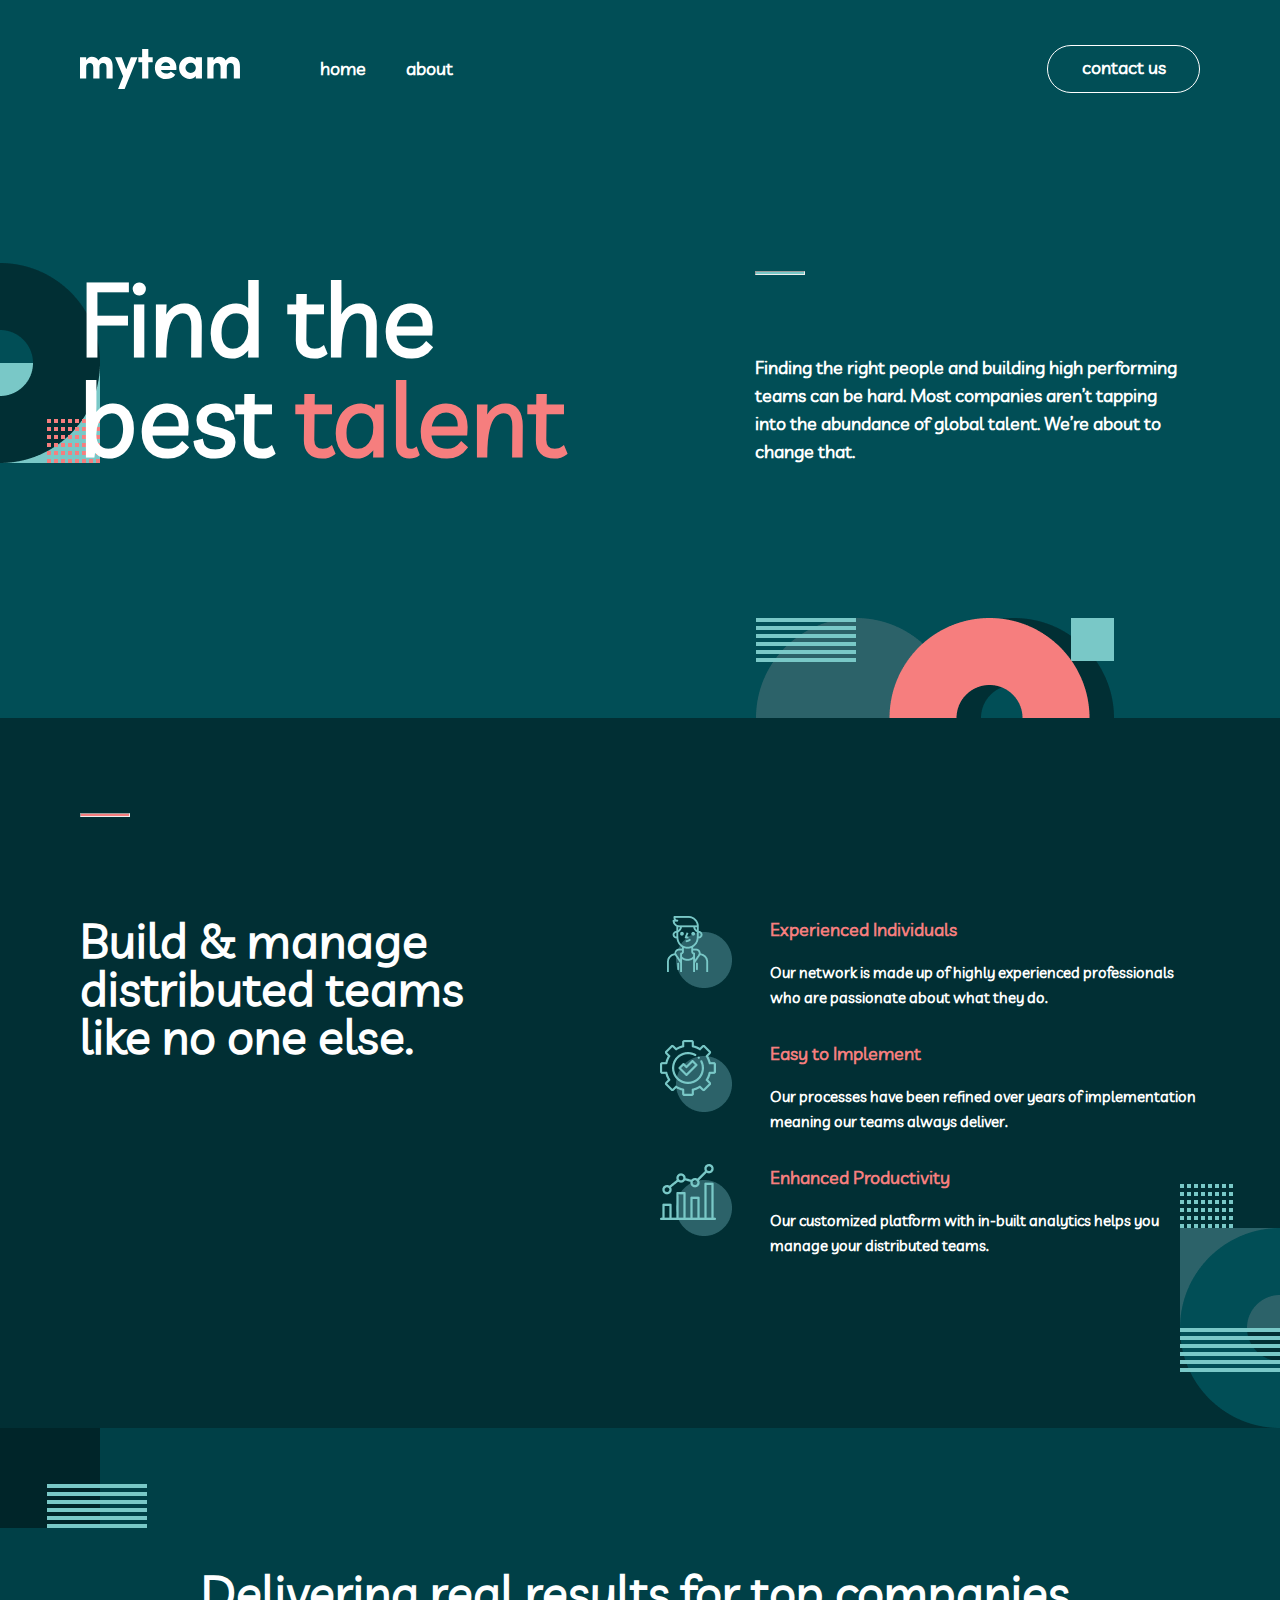
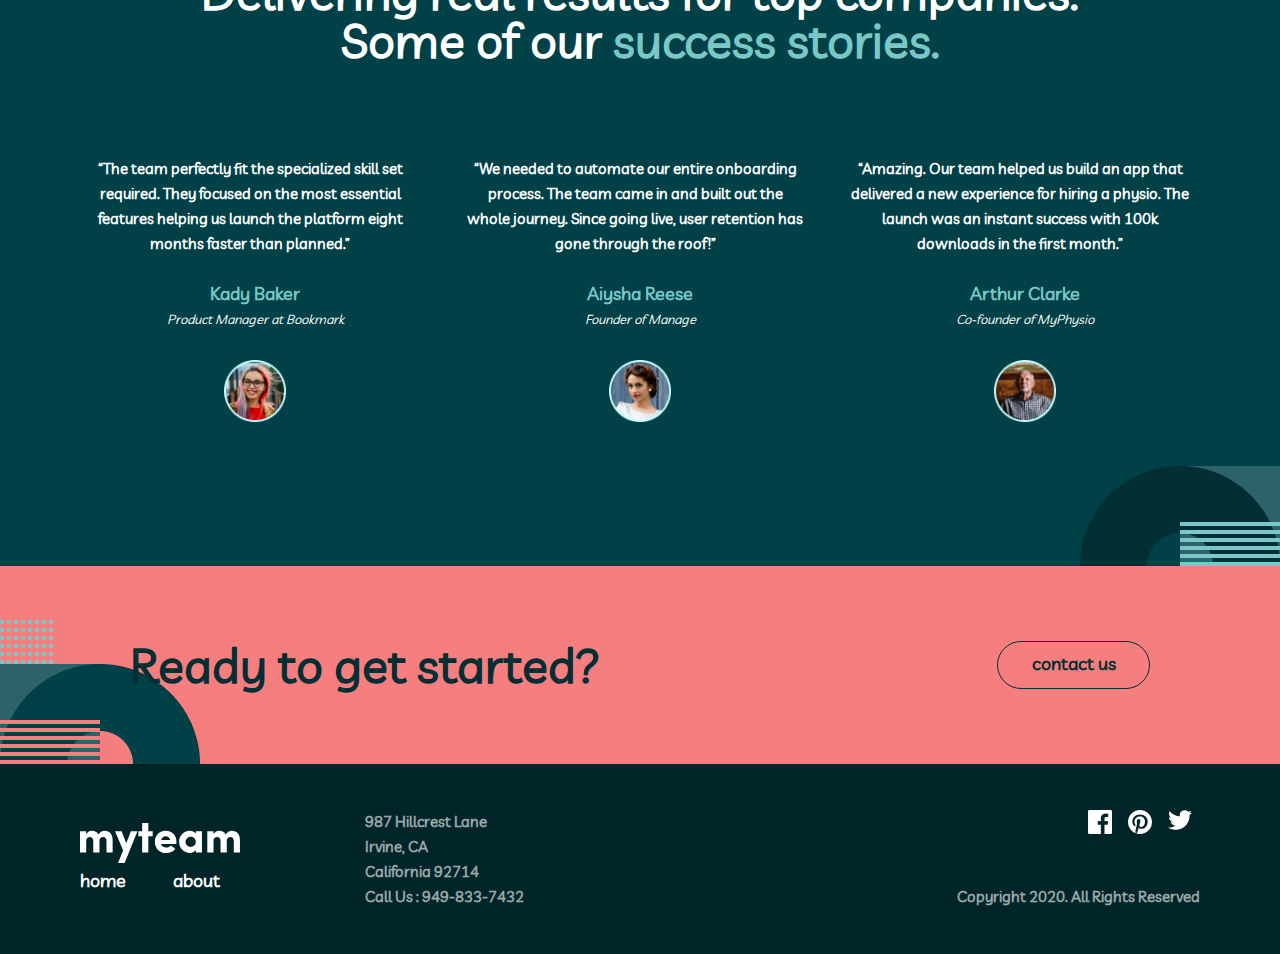
==== index.html @ 0f8723d6 "myteam" ====
<!DOCTYPE html>
<html lang="en">
  <head>
    <meta charset="UTF-8" />
    <meta http-equiv="X-UA-Compatible" content="IE=edge" />
    <meta name="viewport" content="width=device-width, initial-scale=1.0" />
    <title>My Team</title>
    <link rel="stylesheet" href="./style/main.css" />
  </head>
  <body>
    <header class="site_header">
      <div class="container">
        <div class="site_logo">
          <img class="logo" src="./img/myteam.svg" alt="" />
          <ul class="site_list">
            <li class="list_item">
              <a class="item_link" href="./index.html">home</a>
            </li>
            <li class="list_item">
              <a class="item_link" href="./pages/about.html">about</a>
            </li>
          </ul>
        </div>
        <a class="site_link" href="./pages/contact.html">contact us</a>
      </div>
    </header>

    <main>
      <!-- site_hero start -->
      <section class="site_hero">
        <div class="container">
          <p class="hero_title">Find the best <span>talent</span></p>
          <div class="site_wrap">
            <hr class="wrap_hr" />
            <p class="wrap_text">
              Finding the right people and building high performing teams can be
              hard. Most companies aren’t tapping into the abundance of global
              talent. We’re about to change that.
            </p>
          </div>
        </div>
      </section>
      <!-- site_hero end -->

      <!-- site_build start -->
      <section class="site_build">
        <div class="container_2">
          <hr class="build_hr" />
        </div>
        <div class="container">
          <div class="build">
            <p class="build_title">
              Build & manage distributed teams like no one else.
            </p>
          </div>
          <div class="build_items">
            <div class="name_item">
              <img src="./img/avatar.png" alt="" />
              <div class="build_wrap">
                <p class="build_wrap_title">Experienced Individuals</p>
                <p class="build_wrap_text">
                  Our network is made up of highly experienced professionals who
                  are passionate about what they do.
                </p>
              </div>
            </div>
            <div class="name_item">
              <img src="./img/setting.png" alt="" />
              <div class="build_wrap">
                <p class="build_wrap_title">Easy to Implement</p>
                <p class="build_wrap_text">
                  Our processes have been refined over years of implementation
                  meaning our teams always deliver.
                </p>
              </div>
            </div>
            <div class="name_item">
              <img src="./img/statistic.png" alt="" />
              <div class="build_wrap">
                <p class="build_wrap_title">Enhanced Productivity</p>
                <p class="build_wrap_text">
                  Our customized platform with in-built analytics helps you
                  manage your distributed teams.
                </p>
              </div>
            </div>
          </div>
        </div>
      </section>
      <!-- site_build end -->

      <!-- delivering start -->
      <section class="site_delivering">
        <div class="container">
          <p class="delivering_title">
            Delivering real results for top companies. Some of our
            <span>success stories.</span>
          </p>
          <div class="delivering_wraps">
            <div class="delivering_wrap">
              <p class="delivering_wrap_title">
                “The team perfectly fit the specialized skill set required. They
                focused on the most essential features helping us launch the
                platform eight months faster than planned.”
              </p>
              <p class="wrap_name">Kady Baker</p>
              <p class="wrap_about">Product Manager at Bookmark</p>
              <img src="./img/kady.png" alt="" class="avatar" />
            </div>
            <div class="delivering_wrap">
              <p class="delivering_wrap_title">
                “We needed to automate our entire onboarding process. The team
                came in and built out the whole journey. Since going live, user
                retention has gone through the roof!”
              </p>
              <p class="wrap_name">Aiysha Reese</p>
              <p class="wrap_about">Founder of Manage</p>
              <img src="./img/rese.png" alt="" class="avatar" />
            </div>
            <div class="delivering_wrap">
              <p class="delivering_wrap_title">
                “Amazing. Our team helped us build an app that delivered a new
                experience for hiring a physio. The launch was an instant
                success with 100k downloads in the first month.”
              </p>
              <p class="wrap_name">Arthur Clarke</p>
              <p class="wrap_about">Co-founder of MyPhysio</p>
              <img src="./img/arthur.png" alt="" class="avatar" />
            </div>
          </div>
        </div>
      </section>
      <!-- delivering end -->

      <!-- started start -->
      <section class="started">
        <div class="container">
          <p class="start_title">Ready to get started?</p>
          <a href="./pages/contact.html" class="start_link">contact us</a>
        </div>
      </section>
      <!-- started end -->
    </main>
    <footer>
      <div class="container">
        <div class="footer_about">
          <div class="footer_logo">
            <img src="./img/myteam.svg" alt="" />
            <ul class="site_list">
              <li class="list_item">
                <a class="item_link" href="./index.html">home</a>
              </li>
              <li class="list_item">
                <a class="item_link" href="./pages/about.html">about</a>
              </li>
            </ul>
          </div>
          <div class="footer_wrap">
            <p class="footer_text">
              987 Hillcrest Lane <br />
              Irvine, CA <br />
              California 92714 <br />
              Call Us : 949-833-7432
            </p>
          </div>
        </div>
        <div class="footer_network">
          <div class="network">
            <a class="net_logo" href="#"
              ><img src="./img/facebook.png" alt=""
            /></a>
            <a class="net_logo" href="#"
              ><img src="./img/psiphon.svg" alt=""
            /></a>
            <a class="net_logo" href="#"><img src="./img/twit.png" alt="" /></a>
          </div>
          <p class="copy">Copyright 2020. All Rights Reserved</p>
        </div>
      </div>
    </footer>
  </body>
</html>
---- style/main.css ----
* {
  margin: 0;
  padding: 0;
  box-sizing: border-box;
  list-style: none;
  text-decoration: none;
}

@font-face {
  font-family: "Livvic";
  font-style: normal;
  font-weight: 400;
  src: local(""), url("../fonts/livvic-v13-latin-regular.woff2") format("woff2");
}
@font-face {
  font-family: Livvic;
  src: url(../fonts/Livvic-Regular.ttf);
}
html {
  height: 100%;
}
body {
  font-family: Livvic;
  height: 100%;
  display: flex;
  flex-direction: column;
}
main {
  flex-grow: 1;
}
.container {
  width: 100%;
  max-width: 1210px;
  margin-left: auto;
  margin-right: auto;
  padding: 45px;
}
.container_2 {
  width: 100%;
  max-width: 1210px;
  margin-left: auto;
  margin-right: auto;
  padding: 0 45px;
}
.site_header {
  background-color: #014e56;
}
.site_header .container,
.site_logo,
.site_list {
  display: flex;
  justify-content: space-between;
  align-items: center;
  flex-direction: row;
}
.logo {
  width: 160px;
  height: 40px;
  margin-right: 60px;
}
.list_item {
  margin: 0 20px;
}
.item_link {
  display: block;
  font-weight: 600;
  font-size: 18px;
  line-height: 28px;
  color: #fff;
  transition: 0.5s;
}
.item_link:hover {
  color: #f67e7e;
}
.site_link {
  display: block;
  width: 153px;
  height: 48px;
  font-weight: 600;
  font-size: 18px;
  line-height: 28px;
  border: 1px solid #fff;
  border-radius: 24px;
  padding: 8px 32px;
  text-align: center;
  color: #fff;
  transition: 0.3s;
}
.site_link:hover {
  background-color: #fff;
  color: #002529;
}
.site_hero {
  background-color: #014e56;
  padding: 85px 0 205px;
  background-repeat: no-repeat;
  background-size: auto;
  background-image: url(../img/find.png), url(../img/talent.png);
  background-position-y: 125px, bottom;
  background-position-x: left, 82%;
}
.site_hero .container {
  display: flex;
  justify-content: space-between;
  align-items: center;
  flex-direction: row;
}
.hero_title {
  width: 565px;
  font-weight: 700;
  font-size: 100px;
  line-height: 100px;
  color: #fff;
  margin-right: 30px;
}
.hero_title span {
  color: #f67e7e;
}
.site_wrap {
  width: 445px;
}
.wrap_hr {
  width: 50px;
  height: 4px;
  background-color: #79c8c7;
  margin-bottom: 79px;
}
.wrap_text {
  width: 425px;
  font-weight: 600;
  font-size: 18px;
  line-height: 28px;
  color: #fff;
}

.site_build {
  padding: 95px 0;
  background-color: #012f34;
  background-repeat: no-repeat;
  background-size: auto;
  background-image: url(../img/build.png);
  background-position: right bottom;
}
.site_build .container,
.name_item {
  display: flex;
  justify-content: space-between;
  align-items: flex-start;
  flex-direction: row;
}
.build_hr {
  width: 50px;
  height: 4px;
  background-color: #f67e7e;
  margin-bottom: 54px;
}
.build_title {
  width: 445px;
  height: 144px;
  font-weight: 700;
  font-size: 48px;
  line-height: 48px;
  color: #fff;
}
.build_items {
  width: 540px;
}
.name_item {
  margin-bottom: 30px;
}
.name_item img {
  width: 72px;
  height: 72px;
  margin-right: 23px;
}
.build_wrap_title {
  font-weight: 700;
  font-size: 18px;
  line-height: 28px;
  color: #f67e7e;
  margin-bottom: 16px;
}
.build_wrap_text {
  width: 430px;
  font-weight: 600;
  font-size: 15px;
  line-height: 25px;
  color: #fff;
}
.site_delivering {
  background-color: #004047;
  padding: 95px 0;
  background-repeat: no-repeat;
  background-size: auto;
  background-image: url(../img/deliver.png), url(../img/stories.png);
  background-position-x: left, right;
  background-position-y: top, bottom;
}
.delivering_title {
  font-weight: 700;
  font-size: 48px;
  line-height: 48px;
  text-align: center;
  margin-left: auto;
  margin-right: auto;
  color: #fff;
  width: 932px;
  margin-bottom: 92px;
}
.delivering_title span {
  color: #79c8c7;
}
.delivering_wraps {
  display: flex;
  justify-content: space-between;
  align-items: flex-start;
  flex-direction: row;
}
.delivering_wrap {
  width: 350px;
  text-align: center;
}
.delivering_wrap_title {
  width: 340px;
  font-weight: 600;
  font-size: 15px;
  line-height: 25px;
  text-align: center;
  color: #fff;
  margin-bottom: 24px;
}
.wrap_name {
  font-weight: 700;
  font-size: 18px;
  line-height: 28px;
  color: #79c8c7;
  margin-bottom: 2px;
}
.wrap_about {
  font-weight: 500;
  font-style: italic;
  font-size: 13px;
  line-height: 18px;
  color: #fff;
  margin-bottom: 32px;
}
.avatar {
  width: 62px;
  height: 62px;
}
.started {
  padding: 30px 0;
  background-color: #f67e7e;
  background-repeat: no-repeat;
  background-size: auto;
  background-position: left bottom;
  background-image: url(../img/started.png);
}
.started .container {
  padding-left: 95px;
  padding-right: 95px;
  display: flex;
  justify-content: space-between;
  align-items: flex-start;
  flex-direction: row;
}
.start_title {
  font-weight: 700;
  font-size: 48px;
  line-height: 48px;
  color: #012f34;
}
.start_link {
  display: block;
  width: 153px;
  height: 48px;
  font-weight: 600;
  font-size: 18px;
  line-height: 28px;
  border: 1px solid #012f34;
  border-radius: 24px;
  padding: 8px 32px;
  text-align: center;
  color: #012f34;
  transition: 0.5s;
}
.start_link:hover {
  background-color: #012f34;
  border: 2px solid #012f34;
  color: #fff;
}
footer {
  background-color: #002529;
}
footer .container,
.footer_about {
  display: flex;
  justify-content: space-between;
  align-items: center;
  flex-direction: row;
}
.footer_about {
  width: 730px;
}
.footer_logo .site_list .list_item {
  margin-left: 0;
}
.footer_wrap {
  width: 445px;
  text-align: start;
}
.footer_text {
  font-weight: 600;
  font-size: 15px;
  line-height: 25px;
  color: #fff;
  opacity: 0.6;
}
.footer_network {
  display: flex;
  flex-direction: column;
  justify-content: space-between;
  align-items: flex-end;
}
.network {
  margin-bottom: 50px;
  display: flex;
  flex-direction: row;
}
.net_logo {
  margin: 0 8px;
  width: 24px;
  height: 24px;
  display: inline-block;
}
.net_logo:hover {
  background-color: #f67e7e;
}
.copy {
  font-weight: 600;
  font-size: 15px;
  line-height: 25px;
  color: #fff;
  opacity: 0.6;
}
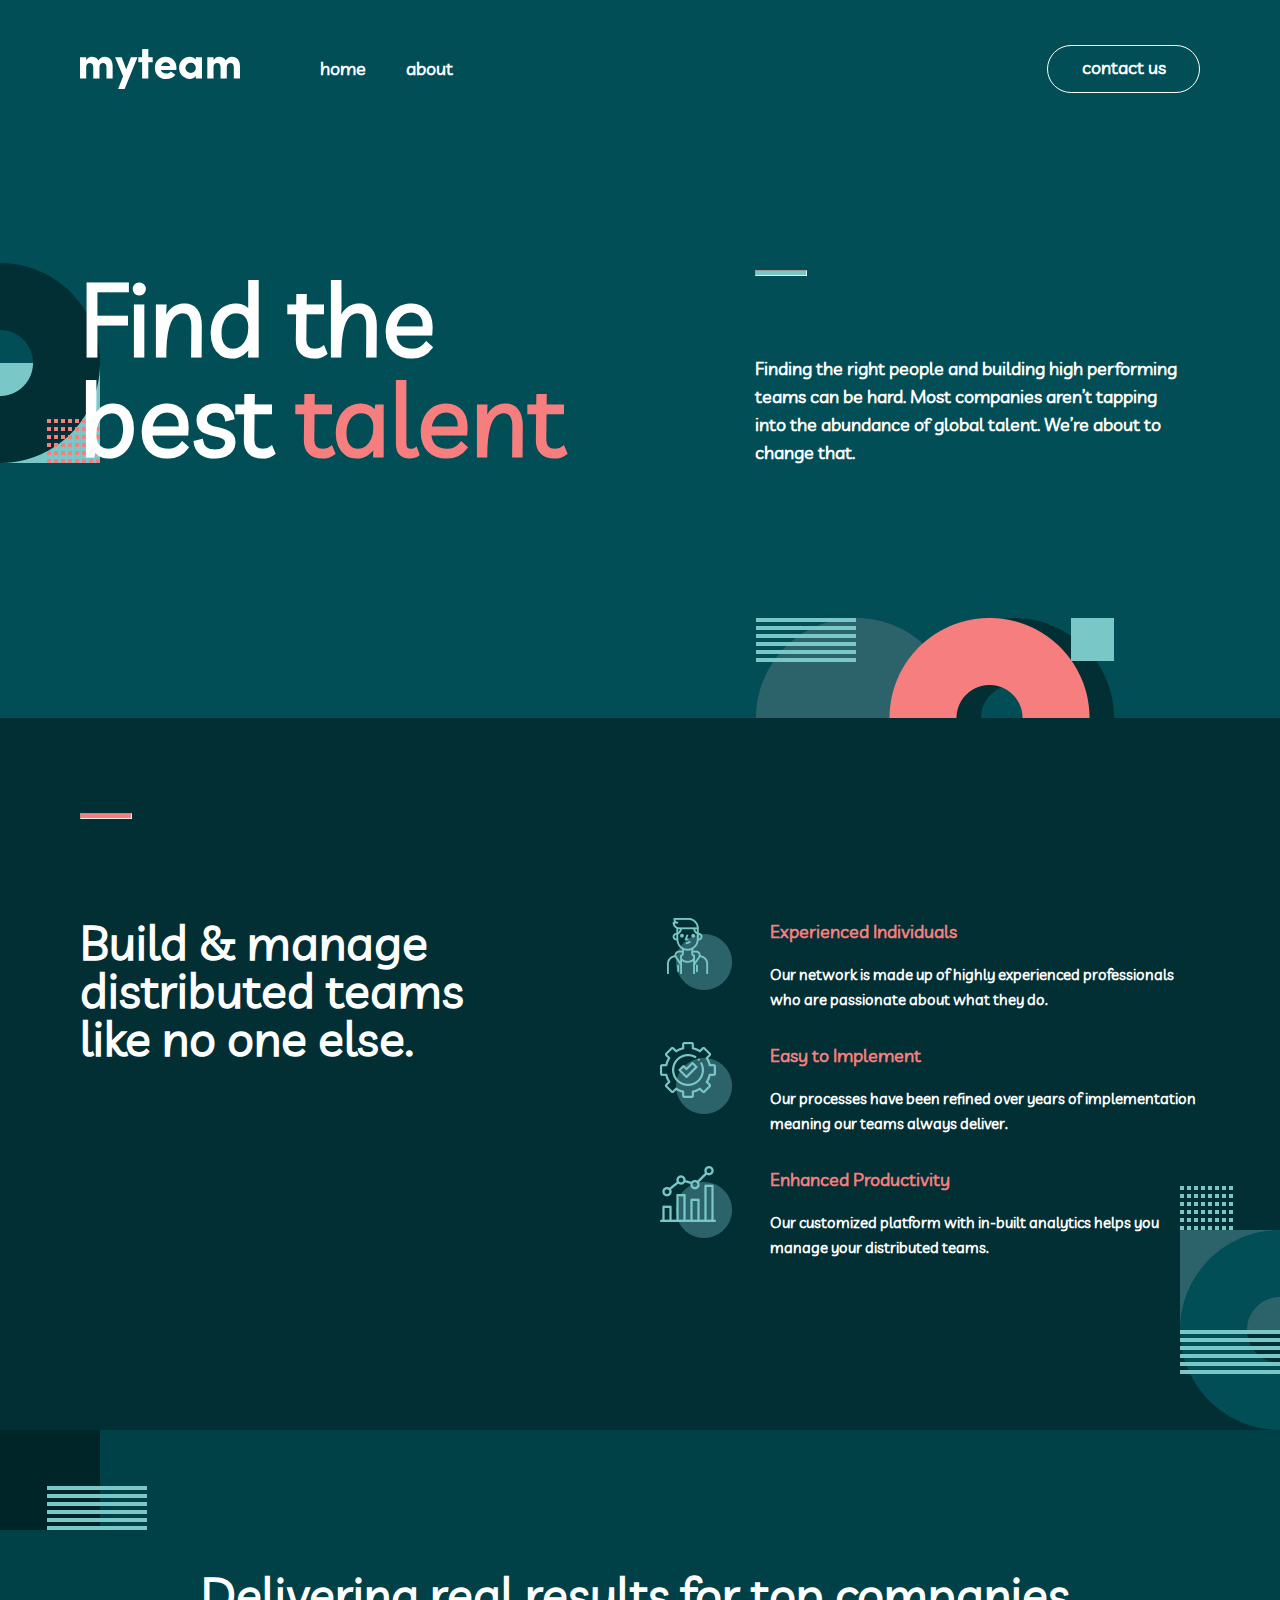
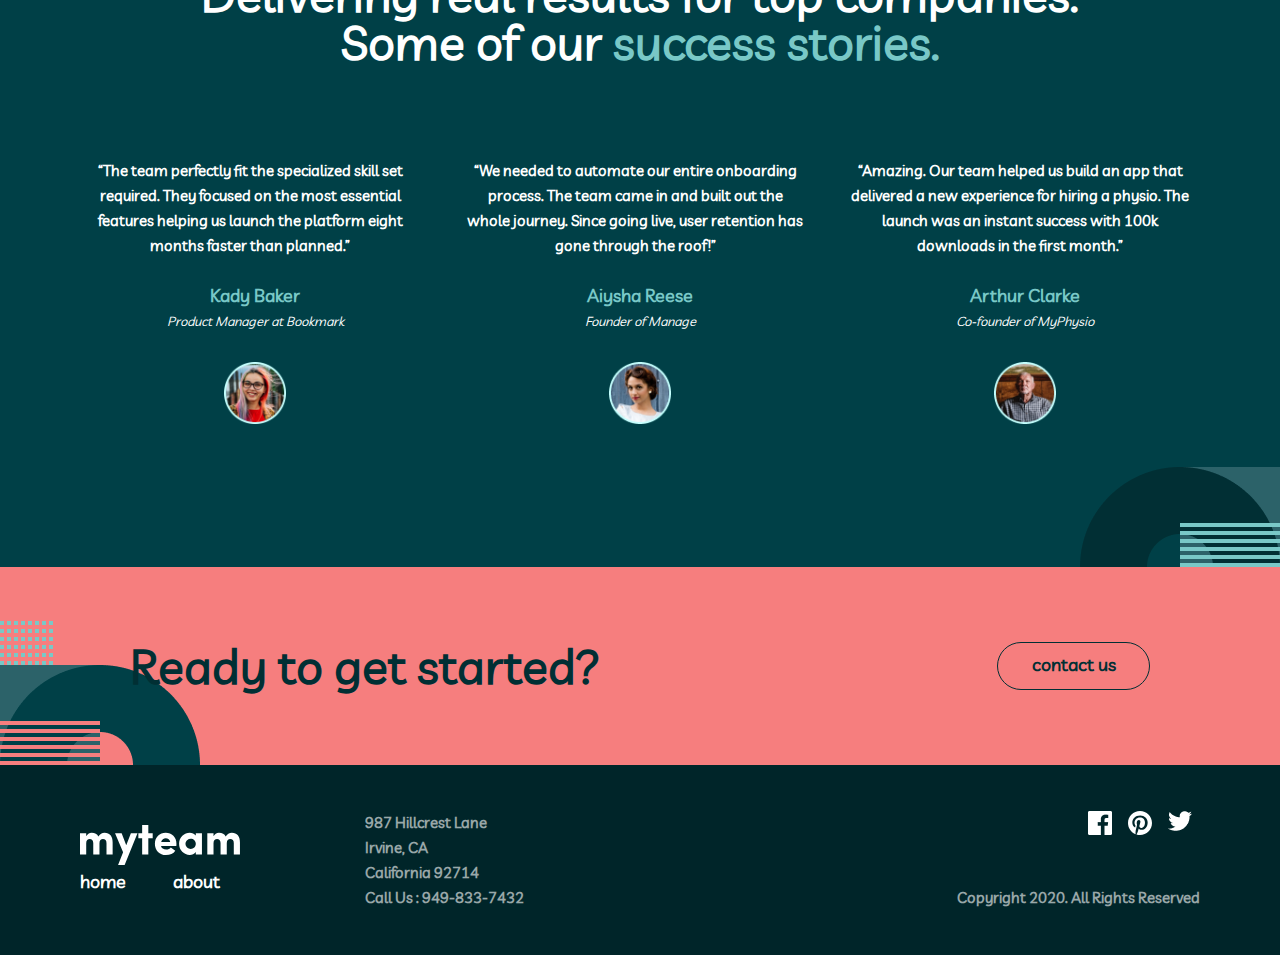
==== commit 55171edb: "index minify-css change and normailize css change" ====
--- a/index.html
+++ b/index.html
@@ -5,7 +5,9 @@
     <meta http-equiv="X-UA-Compatible" content="IE=edge" />
     <meta name="viewport" content="width=device-width, initial-scale=1.0" />
     <title>My Team</title>
-    <link rel="stylesheet" href="./style/main.css" />
+    <link rel="stylesheet" href="./style/normailize.css" />
+    <link rel="stylesheet" href="./style/minify-main.css" />
+    <!-- <link rel="stylesheet" href="./style/main.css" /> -->
   </head>
   <body>
     <header class="site_header">
--- a/style/normailize.css
+++ b/style/normailize.css
@@ -0,0 +1,351 @@
+/*! normalize.css v8.0.1 | MIT License | github.com/necolas/normalize.css */
+
+/* Document
+   ========================================================================== */
+
+/**
+ * 1. Correct the line height in all browsers.
+ * 2. Prevent adjustments of font size after orientation changes in iOS.
+ */
+
+html {
+  line-height: 1.15; /* 1 */
+  -webkit-text-size-adjust: 100%; /* 2 */
+}
+
+/* Sections
+     ========================================================================== */
+
+/**
+   * Remove the margin in all browsers.
+   */
+
+body {
+  margin: 0;
+}
+
+/**
+   * Render the `main` element consistently in IE.
+   */
+
+main {
+  display: block;
+}
+
+/**
+   * Correct the font size and margin on `h1` elements within `section` and
+   * `article` contexts in Chrome, Firefox, and Safari.
+   */
+
+h1 {
+  font-size: 2em;
+  margin: 0.67em 0;
+}
+
+/* Grouping content
+     ========================================================================== */
+
+/**
+   * 1. Add the correct box sizing in Firefox.
+   * 2. Show the overflow in Edge and IE.
+   */
+
+hr {
+  box-sizing: content-box; /* 1 */
+  height: 0; /* 1 */
+  overflow: visible; /* 2 */
+}
+
+/**
+   * 1. Correct the inheritance and scaling of font size in all browsers.
+   * 2. Correct the odd `em` font sizing in all browsers.
+   */
+
+pre {
+  font-family: monospace, monospace; /* 1 */
+  font-size: 1em; /* 2 */
+}
+
+/* Text-level semantics
+     ========================================================================== */
+
+/**
+   * Remove the gray background on active links in IE 10.
+   */
+
+a {
+  background-color: transparent;
+}
+
+/**
+   * 1. Remove the bottom border in Chrome 57-
+   * 2. Add the correct text decoration in Chrome, Edge, IE, Opera, and Safari.
+   */
+
+abbr[title] {
+  border-bottom: none; /* 1 */
+  text-decoration: underline; /* 2 */
+  text-decoration: underline dotted; /* 2 */
+}
+
+/**
+   * Add the correct font weight in Chrome, Edge, and Safari.
+   */
+
+b,
+strong {
+  font-weight: bolder;
+}
+
+/**
+   * 1. Correct the inheritance and scaling of font size in all browsers.
+   * 2. Correct the odd `em` font sizing in all browsers.
+   */
+
+code,
+kbd,
+samp {
+  font-family: monospace, monospace; /* 1 */
+  font-size: 1em; /* 2 */
+}
+
+/**
+   * Add the correct font size in all browsers.
+   */
+
+small {
+  font-size: 80%;
+}
+
+/**
+   * Prevent `sub` and `sup` elements from affecting the line height in
+   * all browsers.
+   */
+
+sub,
+sup {
+  font-size: 75%;
+  line-height: 0;
+  position: relative;
+  vertical-align: baseline;
+}
+
+sub {
+  bottom: -0.25em;
+}
+
+sup {
+  top: -0.5em;
+}
+
+/* Embedded content
+     ========================================================================== */
+
+/**
+   * Remove the border on images inside links in IE 10.
+   */
+
+img {
+  border-style: none;
+}
+
+/* Forms
+     ========================================================================== */
+
+/**
+   * 1. Change the font styles in all browsers.
+   * 2. Remove the margin in Firefox and Safari.
+   */
+
+button,
+input,
+optgroup,
+select,
+textarea {
+  font-family: inherit; /* 1 */
+  font-size: 100%; /* 1 */
+  line-height: 1.15; /* 1 */
+  margin: 0; /* 2 */
+}
+
+/**
+   * Show the overflow in IE.
+   * 1. Show the overflow in Edge.
+   */
+
+button,
+input {
+  /* 1 */
+  overflow: visible;
+}
+
+/**
+   * Remove the inheritance of text transform in Edge, Firefox, and IE.
+   * 1. Remove the inheritance of text transform in Firefox.
+   */
+
+button,
+select {
+  /* 1 */
+  text-transform: none;
+}
+
+/**
+   * Correct the inability to style clickable types in iOS and Safari.
+   */
+
+button,
+[type="button"],
+[type="reset"],
+[type="submit"] {
+  -webkit-appearance: button;
+}
+
+/**
+   * Remove the inner border and padding in Firefox.
+   */
+
+button::-moz-focus-inner,
+[type="button"]::-moz-focus-inner,
+[type="reset"]::-moz-focus-inner,
+[type="submit"]::-moz-focus-inner {
+  border-style: none;
+  padding: 0;
+}
+
+/**
+   * Restore the focus styles unset by the previous rule.
+   */
+
+button:-moz-focusring,
+[type="button"]:-moz-focusring,
+[type="reset"]:-moz-focusring,
+[type="submit"]:-moz-focusring {
+  outline: 1px dotted ButtonText;
+}
+
+/**
+   * Correct the padding in Firefox.
+   */
+
+fieldset {
+  padding: 0.35em 0.75em 0.625em;
+}
+
+/**
+   * 1. Correct the text wrapping in Edge and IE.
+   * 2. Correct the color inheritance from `fieldset` elements in IE.
+   * 3. Remove the padding so developers are not caught out when they zero out
+   *    `fieldset` elements in all browsers.
+   */
+
+legend {
+  box-sizing: border-box; /* 1 */
+  color: inherit; /* 2 */
+  display: table; /* 1 */
+  max-width: 100%; /* 1 */
+  padding: 0; /* 3 */
+  white-space: normal; /* 1 */
+}
+
+/**
+   * Add the correct vertical alignment in Chrome, Firefox, and Opera.
+   */
+
+progress {
+  vertical-align: baseline;
+}
+
+/**
+   * Remove the default vertical scrollbar in IE 10+.
+   */
+
+textarea {
+  overflow: auto;
+}
+
+/**
+   * 1. Add the correct box sizing in IE 10.
+   * 2. Remove the padding in IE 10.
+   */
+
+[type="checkbox"],
+[type="radio"] {
+  box-sizing: border-box; /* 1 */
+  padding: 0; /* 2 */
+}
+
+/**
+   * Correct the cursor style of increment and decrement buttons in Chrome.
+   */
+
+[type="number"]::-webkit-inner-spin-button,
+[type="number"]::-webkit-outer-spin-button {
+  height: auto;
+}
+
+/**
+   * 1. Correct the odd appearance in Chrome and Safari.
+   * 2. Correct the outline style in Safari.
+   */
+
+[type="search"] {
+  -webkit-appearance: textfield; /* 1 */
+  outline-offset: -2px; /* 2 */
+}
+
+/**
+   * Remove the inner padding in Chrome and Safari on macOS.
+   */
+
+[type="search"]::-webkit-search-decoration {
+  -webkit-appearance: none;
+}
+
+/**
+   * 1. Correct the inability to style clickable types in iOS and Safari.
+   * 2. Change font properties to `inherit` in Safari.
+   */
+
+::-webkit-file-upload-button {
+  -webkit-appearance: button; /* 1 */
+  font: inherit; /* 2 */
+}
+
+/* Interactive
+     ========================================================================== */
+
+/*
+   * Add the correct display in Edge, IE 10+, and Firefox.
+   */
+
+details {
+  display: block;
+}
+
+/*
+   * Add the correct display in all browsers.
+   */
+
+summary {
+  display: list-item;
+}
+
+/* Misc
+     ========================================================================== */
+
+/**
+   * Add the correct display in IE 10+.
+   */
+
+template {
+  display: none;
+}
+
+/**
+   * Add the correct display in IE 10.
+   */
+
+[hidden] {
+  display: none;
+}
--- a/style/minify-main.css
+++ b/style/minify-main.css
@@ -0,0 +1,425 @@
+* {
+  margin: 0;
+  padding: 0;
+  -webkit-box-sizing: border-box;
+  box-sizing: border-box;
+  list-style: none;
+  text-decoration: none;
+}
+@font-face {
+  font-family: "Livvic";
+  font-style: normal;
+  font-weight: 400;
+  src: local(""), url("../fonts/livvic-v13-latin-regular.woff2") format("woff2");
+}
+@font-face {
+  font-family: Livvic;
+  src: url(../fonts/Livvic-Regular.ttf);
+}
+html {
+  height: 100%;
+}
+body {
+  font-family: Livvic;
+  height: 100%;
+  display: -webkit-box;
+  display: -ms-flexbox;
+  display: flex;
+  -webkit-box-orient: vertical;
+  -webkit-box-direction: normal;
+  -ms-flex-direction: column;
+  flex-direction: column;
+}
+main {
+  -webkit-box-flex: 1;
+  -ms-flex-positive: 1;
+  flex-grow: 1;
+}
+.container {
+  width: 100%;
+  max-width: 1210px;
+  margin-left: auto;
+  margin-right: auto;
+  padding: 45px;
+}
+.container_2 {
+  width: 100%;
+  max-width: 1210px;
+  margin-left: auto;
+  margin-right: auto;
+  padding: 0 45px;
+}
+.site_header {
+  background-color: #014e56;
+}
+.site_header .container,
+.site_logo,
+.site_list {
+  display: -webkit-box;
+  display: -ms-flexbox;
+  display: flex;
+  -webkit-box-pack: justify;
+  -ms-flex-pack: justify;
+  justify-content: space-between;
+  -webkit-box-align: center;
+  -ms-flex-align: center;
+  align-items: center;
+  -webkit-box-orient: horizontal;
+  -webkit-box-direction: normal;
+  -ms-flex-direction: row;
+  flex-direction: row;
+}
+.logo {
+  width: 160px;
+  height: 40px;
+  margin-right: 60px;
+}
+.list_item {
+  margin: 0 20px;
+}
+.item_link {
+  display: block;
+  font-weight: 600;
+  font-size: 18px;
+  line-height: 28px;
+  color: #fff;
+  -webkit-transition: 0.5s;
+  -o-transition: 0.5s;
+  transition: 0.5s;
+}
+.item_link:hover {
+  color: #f67e7e;
+}
+.site_link {
+  display: block;
+  width: 153px;
+  height: 48px;
+  font-weight: 600;
+  font-size: 18px;
+  line-height: 28px;
+  border: 1px solid #fff;
+  border-radius: 24px;
+  padding: 8px 32px;
+  text-align: center;
+  color: #fff;
+  -webkit-transition: 0.3s;
+  -o-transition: 0.3s;
+  transition: 0.3s;
+}
+.site_link:hover {
+  background-color: #fff;
+  color: #002529;
+}
+.site_hero {
+  background-color: #014e56;
+  padding: 85px 0 205px;
+  background-repeat: no-repeat;
+  background-size: auto;
+  background-image: url(../img/find.png), url(../img/talent.png);
+  background-position-y: 125px, bottom;
+  background-position-x: left, 82%;
+}
+.site_hero .container {
+  display: -webkit-box;
+  display: -ms-flexbox;
+  display: flex;
+  -webkit-box-pack: justify;
+  -ms-flex-pack: justify;
+  justify-content: space-between;
+  -webkit-box-align: center;
+  -ms-flex-align: center;
+  align-items: center;
+  -webkit-box-orient: horizontal;
+  -webkit-box-direction: normal;
+  -ms-flex-direction: row;
+  flex-direction: row;
+}
+.hero_title {
+  width: 565px;
+  font-weight: 700;
+  font-size: 100px;
+  line-height: 100px;
+  color: #fff;
+  margin-right: 30px;
+}
+.hero_title span {
+  color: #f67e7e;
+}
+.site_wrap {
+  width: 445px;
+}
+.wrap_hr {
+  width: 50px;
+  height: 4px;
+  background-color: #79c8c7;
+  margin-bottom: 79px;
+}
+.wrap_text {
+  width: 425px;
+  font-weight: 600;
+  font-size: 18px;
+  line-height: 28px;
+  color: #fff;
+}
+.site_build {
+  padding: 95px 0;
+  background-color: #012f34;
+  background-repeat: no-repeat;
+  background-size: auto;
+  background-image: url(../img/build.png);
+  background-position: right bottom;
+}
+.site_build .container,
+.name_item {
+  display: -webkit-box;
+  display: -ms-flexbox;
+  display: flex;
+  -webkit-box-pack: justify;
+  -ms-flex-pack: justify;
+  justify-content: space-between;
+  -webkit-box-align: start;
+  -ms-flex-align: start;
+  align-items: flex-start;
+  -webkit-box-orient: horizontal;
+  -webkit-box-direction: normal;
+  -ms-flex-direction: row;
+  flex-direction: row;
+}
+.build_hr {
+  width: 50px;
+  height: 4px;
+  background-color: #f67e7e;
+  margin-bottom: 54px;
+}
+.build_title {
+  width: 445px;
+  height: 144px;
+  font-weight: 700;
+  font-size: 48px;
+  line-height: 48px;
+  color: #fff;
+}
+.build_items {
+  width: 540px;
+}
+.name_item {
+  margin-bottom: 30px;
+}
+.name_item img {
+  width: 72px;
+  height: 72px;
+  margin-right: 23px;
+}
+.build_wrap_title {
+  font-weight: 700;
+  font-size: 18px;
+  line-height: 28px;
+  color: #f67e7e;
+  margin-bottom: 16px;
+}
+.build_wrap_text {
+  width: 430px;
+  font-weight: 600;
+  font-size: 15px;
+  line-height: 25px;
+  color: #fff;
+}
+.site_delivering {
+  background-color: #004047;
+  padding: 95px 0;
+  background-repeat: no-repeat;
+  background-size: auto;
+  background-image: url(../img/deliver.png), url(../img/stories.png);
+  background-position-x: left, right;
+  background-position-y: top, bottom;
+}
+.delivering_title {
+  font-weight: 700;
+  font-size: 48px;
+  line-height: 48px;
+  text-align: center;
+  margin-left: auto;
+  margin-right: auto;
+  color: #fff;
+  width: 932px;
+  margin-bottom: 92px;
+}
+.delivering_title span {
+  color: #79c8c7;
+}
+.delivering_wraps {
+  display: -webkit-box;
+  display: -ms-flexbox;
+  display: flex;
+  -webkit-box-pack: justify;
+  -ms-flex-pack: justify;
+  justify-content: space-between;
+  -webkit-box-align: start;
+  -ms-flex-align: start;
+  align-items: flex-start;
+  -webkit-box-orient: horizontal;
+  -webkit-box-direction: normal;
+  -ms-flex-direction: row;
+  flex-direction: row;
+}
+.delivering_wrap {
+  width: 350px;
+  text-align: center;
+}
+.delivering_wrap_title {
+  width: 340px;
+  font-weight: 600;
+  font-size: 15px;
+  line-height: 25px;
+  text-align: center;
+  color: #fff;
+  margin-bottom: 24px;
+}
+.wrap_name {
+  font-weight: 700;
+  font-size: 18px;
+  line-height: 28px;
+  color: #79c8c7;
+  margin-bottom: 2px;
+}
+.wrap_about {
+  font-weight: 500;
+  font-style: italic;
+  font-size: 13px;
+  line-height: 18px;
+  color: #fff;
+  margin-bottom: 32px;
+}
+.avatar {
+  width: 62px;
+  height: 62px;
+}
+.started {
+  padding: 30px 0;
+  background-color: #f67e7e;
+  background-repeat: no-repeat;
+  background-size: auto;
+  background-position: left bottom;
+  background-image: url(../img/started.png);
+}
+.started .container {
+  padding-left: 95px;
+  padding-right: 95px;
+  display: -webkit-box;
+  display: -ms-flexbox;
+  display: flex;
+  -webkit-box-pack: justify;
+  -ms-flex-pack: justify;
+  justify-content: space-between;
+  -webkit-box-align: start;
+  -ms-flex-align: start;
+  align-items: flex-start;
+  -webkit-box-orient: horizontal;
+  -webkit-box-direction: normal;
+  -ms-flex-direction: row;
+  flex-direction: row;
+}
+.start_title {
+  font-weight: 700;
+  font-size: 48px;
+  line-height: 48px;
+  color: #012f34;
+}
+.start_link {
+  display: block;
+  width: 153px;
+  height: 48px;
+  font-weight: 600;
+  font-size: 18px;
+  line-height: 28px;
+  border: 1px solid #012f34;
+  border-radius: 24px;
+  padding: 8px 32px;
+  text-align: center;
+  color: #012f34;
+  -webkit-transition: 0.5s;
+  -o-transition: 0.5s;
+  transition: 0.5s;
+}
+.start_link:hover {
+  background-color: #012f34;
+  border: 2px solid #012f34;
+  color: #fff;
+}
+footer {
+  background-color: #002529;
+}
+footer .container,
+.footer_about {
+  display: -webkit-box;
+  display: -ms-flexbox;
+  display: flex;
+  -webkit-box-pack: justify;
+  -ms-flex-pack: justify;
+  justify-content: space-between;
+  -webkit-box-align: center;
+  -ms-flex-align: center;
+  align-items: center;
+  -webkit-box-orient: horizontal;
+  -webkit-box-direction: normal;
+  -ms-flex-direction: row;
+  flex-direction: row;
+}
+.footer_about {
+  width: 730px;
+}
+.footer_logo .site_list .list_item {
+  margin-left: 0;
+}
+.footer_wrap {
+  width: 445px;
+  text-align: start;
+}
+.footer_text {
+  font-weight: 600;
+  font-size: 15px;
+  line-height: 25px;
+  color: #fff;
+  opacity: 0.6;
+}
+.footer_network {
+  display: -webkit-box;
+  display: -ms-flexbox;
+  display: flex;
+  -webkit-box-orient: vertical;
+  -webkit-box-direction: normal;
+  -ms-flex-direction: column;
+  flex-direction: column;
+  -webkit-box-pack: justify;
+  -ms-flex-pack: justify;
+  justify-content: space-between;
+  -webkit-box-align: end;
+  -ms-flex-align: end;
+  align-items: flex-end;
+}
+.network {
+  margin-bottom: 50px;
+  display: -webkit-box;
+  display: -ms-flexbox;
+  display: flex;
+  -webkit-box-orient: horizontal;
+  -webkit-box-direction: normal;
+  -ms-flex-direction: row;
+  flex-direction: row;
+}
+.net_logo {
+  margin: 0 8px;
+  width: 24px;
+  height: 24px;
+  display: inline-block;
+}
+.net_logo:hover {
+  background-color: #f67e7e;
+}
+.copy {
+  font-weight: 600;
+  font-size: 15px;
+  line-height: 25px;
+  color: #fff;
+  opacity: 0.6;
+}
